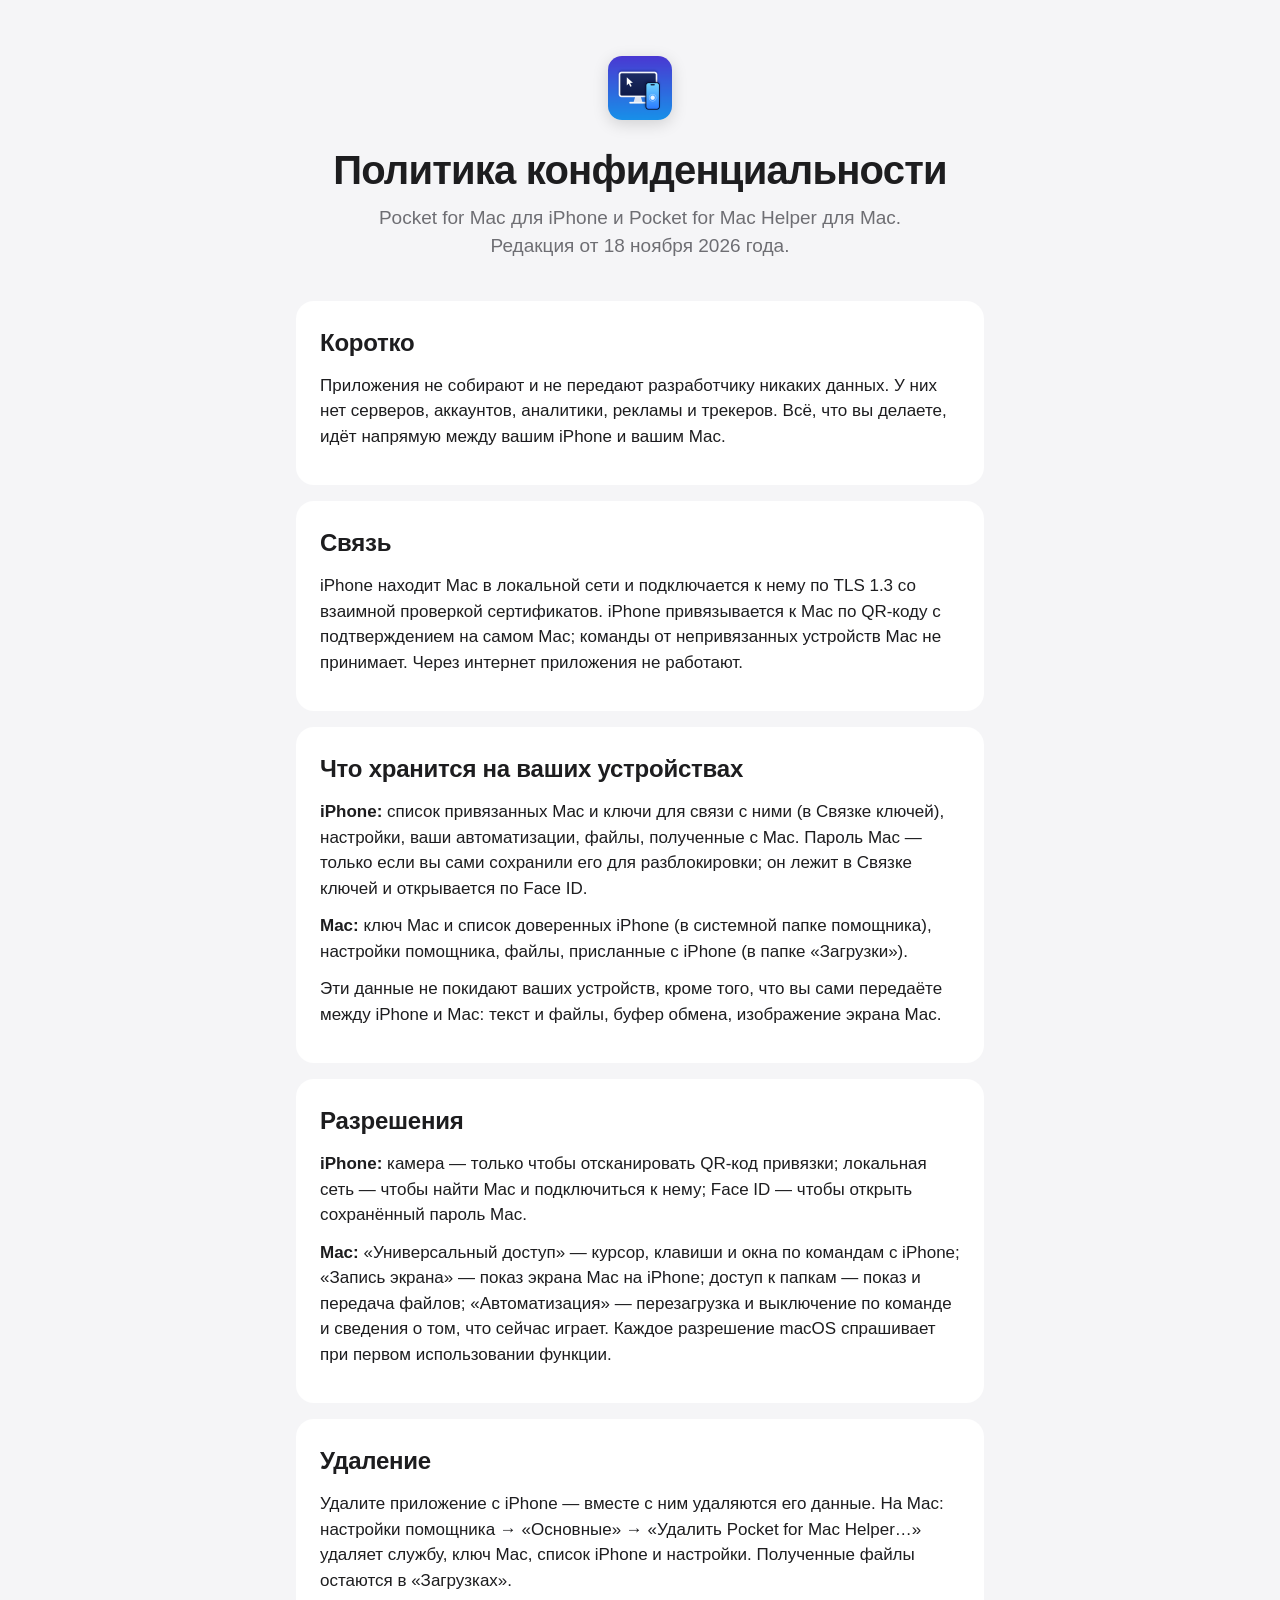
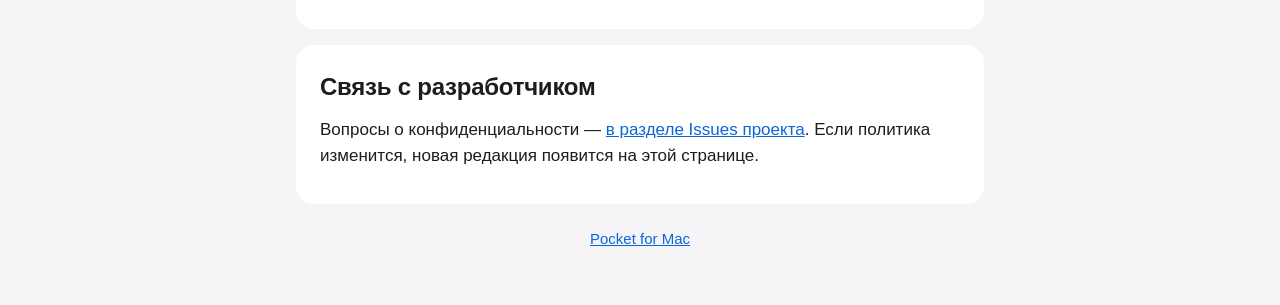
==== docs/privacy.html @ 431d46f6 "feat: add the pocket for mac page" ====
<!doctype html>
<html lang="ru">
<head>
  <meta charset="utf-8">
  <meta name="viewport" content="width=device-width, initial-scale=1">
  <title>Конфиденциальность — Pocket for Mac</title>
  <meta name="description" content="Политика конфиденциальности Pocket for Mac и Pocket for Mac Helper: данные не собираются.">
  <link rel="icon" href="icon.png">
  <link rel="stylesheet" href="style.css">
</head>
<body>
  <main>
    <header class="hero">
      <a href="./"><img src="icon.png" width="64" height="64" alt="Pocket for Mac — на главную"></a>
      <h1>Политика конфиденциальности</h1>
      <p class="lead">Pocket for Mac для iPhone и Pocket for Mac Helper для Mac. Редакция от 18 ноября 2026 года.</p>
    </header>

    <section>
      <h2>Коротко</h2>
      <p>Приложения не собирают и не передают разработчику никаких данных. У них нет серверов, аккаунтов,
        аналитики, рекламы и трекеров. Всё, что вы делаете, идёт напрямую между вашим iPhone и вашим Mac.</p>
    </section>

    <section>
      <h2>Связь</h2>
      <p>iPhone находит Mac в локальной сети и подключается к нему по TLS 1.3 со взаимной проверкой
        сертификатов. iPhone привязывается к Mac по QR-коду с подтверждением на самом Mac; команды от
        непривязанных устройств Mac не принимает. Через интернет приложения не работают.</p>
    </section>

    <section>
      <h2>Что хранится на ваших устройствах</h2>
      <p><strong>iPhone:</strong> список привязанных Mac и ключи для связи с ними (в Связке ключей),
        настройки, ваши автоматизации, файлы, полученные с Mac. Пароль Mac — только если вы сами
        сохранили его для разблокировки; он лежит в Связке ключей и открывается по Face ID.</p>
      <p><strong>Mac:</strong> ключ Mac и список доверенных iPhone (в системной папке помощника), настройки
        помощника, файлы, присланные с iPhone (в папке «Загрузки»).</p>
      <p>Эти данные не покидают ваших устройств, кроме того, что вы сами передаёте между iPhone и Mac:
        текст и файлы, буфер обмена, изображение экрана Mac.</p>
    </section>

    <section>
      <h2>Разрешения</h2>
      <p><strong>iPhone:</strong> камера — только чтобы отсканировать QR-код привязки; локальная сеть —
        чтобы найти Mac и подключиться к нему; Face ID — чтобы открыть сохранённый пароль Mac.</p>
      <p><strong>Mac:</strong> «Универсальный доступ» — курсор, клавиши и окна по командам с iPhone;
        «Запись экрана» — показ экрана Mac на iPhone; доступ к папкам — показ и передача файлов;
        «Автоматизация» — перезагрузка и выключение по команде и сведения о том, что сейчас играет.
        Каждое разрешение macOS спрашивает при первом использовании функции.</p>
    </section>

    <section>
      <h2>Удаление</h2>
      <p>Удалите приложение с iPhone — вместе с ним удаляются его данные. На Mac: настройки помощника →
        «Основные» → «Удалить Pocket for Mac Helper…» удаляет службу, ключ Mac, список iPhone и настройки.
        Полученные файлы остаются в «Загрузках».</p>
    </section>

    <section>
      <h2>Связь с разработчиком</h2>
      <p>Вопросы о конфиденциальности — <a href="https://github.com/botdeniska/pocket-for-mac/issues">в разделе Issues проекта</a>.
        Если политика изменится, новая редакция появится на этой странице.</p>
    </section>
  </main>

  <footer>
    <p><a href="./">Pocket for Mac</a></p>
  </footer>
</body>
</html>
---- docs/style.css ----
:root {
  --bg: #f5f5f7;
  --card: #ffffff;
  --text: #1d1d1f;
  --muted: #6e6e73;
  --accent: #0a66d8;
  --accent-text: #ffffff;
  --line: #d2d2d7;
  color-scheme: light dark;
}

@media (prefers-color-scheme: dark) {
  :root {
    --bg: #000000;
    --card: #1c1c1e;
    --text: #f5f5f7;
    --muted: #a1a1a6;
    --accent: #3d8bff;
    --accent-text: #ffffff;
    --line: #38383a;
  }
}

* { box-sizing: border-box; }
[hidden] { display: none !important; }

body {
  margin: 0;
  background: var(--bg);
  color: var(--text);
  font: 17px/1.5 -apple-system, BlinkMacSystemFont, "SF Pro Text", "Helvetica Neue", Arial, sans-serif;
  -webkit-text-size-adjust: 100%;
}

main, footer {
  max-width: 720px;
  margin: 0 auto;
  padding: 0 16px;
}

.hero {
  text-align: center;
  padding: 56px 0 24px;
}

.hero img {
  border-radius: 22%;
  box-shadow: 0 4px 16px rgb(0 0 0 / 0.15);
}

h1 {
  font-size: 40px;
  line-height: 1.1;
  margin: 20px 0 12px;
  letter-spacing: -0.02em;
}

h2 {
  font-size: 24px;
  margin: 0 0 12px;
  letter-spacing: -0.01em;
}

h3 {
  font-size: 17px;
  margin: 0 0 4px;
}

p, li { margin: 0 0 12px; }

.lead {
  font-size: 19px;
  color: var(--muted);
  max-width: 600px;
  margin: 0 auto;
}

section {
  background: var(--card);
  border-radius: 18px;
  padding: 24px;
  margin: 16px 0;
}

.download { text-align: center; }

.button {
  display: inline-block;
  background: var(--accent);
  color: var(--accent-text);
  text-decoration: none;
  font-weight: 600;
  padding: 12px 28px;
  border-radius: 980px;
}

.button:hover { filter: brightness(1.08); }

a { color: var(--accent); }

.note {
  color: var(--muted);
  font-size: 15px;
}

.steps {
  list-style: none;
  counter-reset: step;
  padding: 0;
  margin: 0;
}

.steps li {
  counter-increment: step;
  position: relative;
  padding-left: 44px;
  margin-bottom: 16px;
}

.steps li::before {
  content: counter(step);
  position: absolute;
  left: 0;
  top: 0;
  width: 28px;
  height: 28px;
  border-radius: 50%;
  background: var(--accent);
  color: var(--accent-text);
  font-weight: 700;
  font-size: 15px;
  line-height: 28px;
  text-align: center;
}

.steps p, ul { color: var(--text); }
ul { padding-left: 20px; margin: 0; }

footer {
  padding-top: 8px;
  padding-bottom: 48px;
  text-align: center;
  font-size: 15px;
}

footer p { margin-bottom: 6px; }

@media (max-width: 480px) {
  h1 { font-size: 32px; }
  section { padding: 20px 16px; }
}
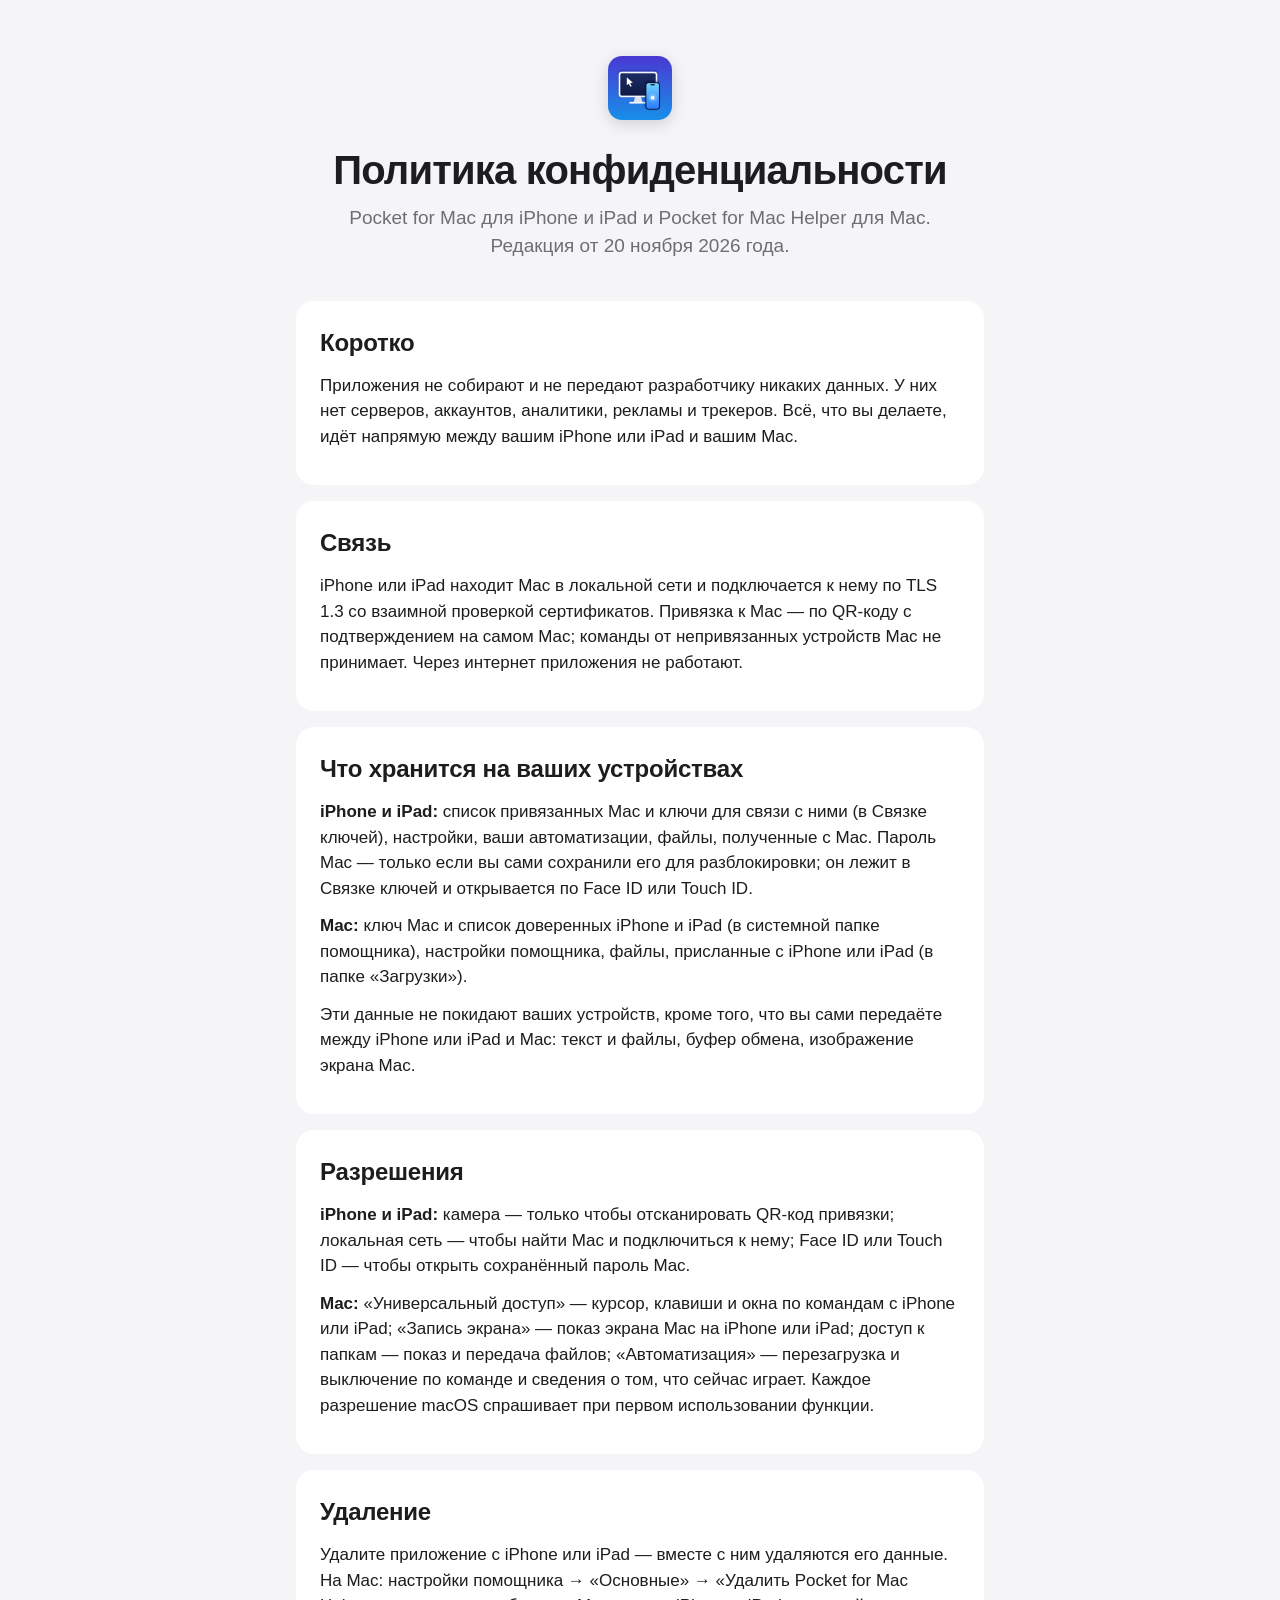
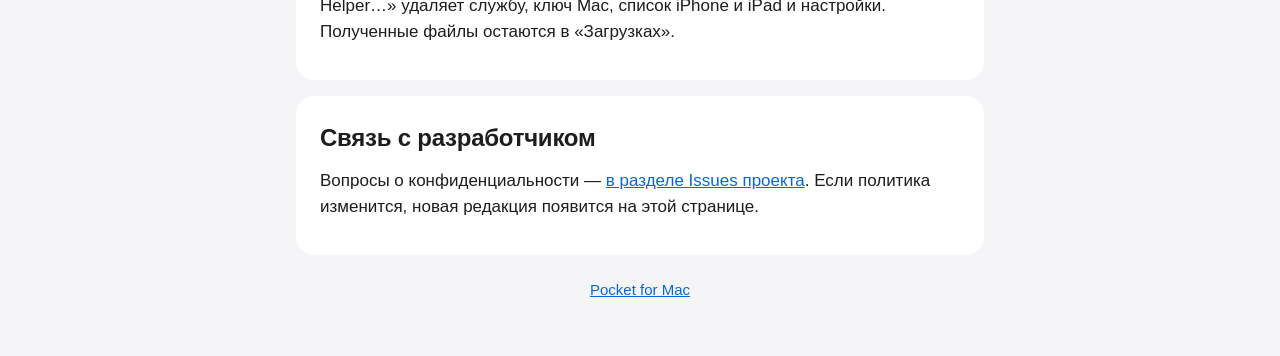
==== commit b30b7c03: "docs: cover ipad in the privacy policy" ====
--- a/docs/privacy.html
+++ b/docs/privacy.html
@@ -13,47 +13,52 @@
     <header class="hero">
       <a href="./"><img src="icon.png" width="64" height="64" alt="Pocket for Mac — на главную"></a>
       <h1>Политика конфиденциальности</h1>
-      <p class="lead">Pocket for Mac для iPhone и Pocket for Mac Helper для Mac. Редакция от 18 ноября 2026 года.</p>
+      <p class="lead">Pocket for Mac для iPhone и iPad и Pocket for Mac Helper для Mac. Редакция от 20 ноября
+        2026 года.</p>
     </header>
 
     <section>
       <h2>Коротко</h2>
       <p>Приложения не собирают и не передают разработчику никаких данных. У них нет серверов, аккаунтов,
-        аналитики, рекламы и трекеров. Всё, что вы делаете, идёт напрямую между вашим iPhone и вашим Mac.</p>
+        аналитики, рекламы и трекеров. Всё, что вы делаете, идёт напрямую между вашим iPhone или iPad и вашим
+        Mac.</p>
     </section>
 
     <section>
       <h2>Связь</h2>
-      <p>iPhone находит Mac в локальной сети и подключается к нему по TLS 1.3 со взаимной проверкой
-        сертификатов. iPhone привязывается к Mac по QR-коду с подтверждением на самом Mac; команды от
-        непривязанных устройств Mac не принимает. Через интернет приложения не работают.</p>
+      <p>iPhone или iPad находит Mac в локальной сети и подключается к нему по TLS 1.3 со взаимной проверкой
+        сертификатов. Привязка к Mac — по QR-коду с подтверждением на самом Mac; команды от непривязанных
+        устройств Mac не принимает. Через интернет приложения не работают.</p>
     </section>
 
     <section>
       <h2>Что хранится на ваших устройствах</h2>
-      <p><strong>iPhone:</strong> список привязанных Mac и ключи для связи с ними (в Связке ключей),
+      <p><strong>iPhone и iPad:</strong> список привязанных Mac и ключи для связи с ними (в Связке ключей),
         настройки, ваши автоматизации, файлы, полученные с Mac. Пароль Mac — только если вы сами
-        сохранили его для разблокировки; он лежит в Связке ключей и открывается по Face ID.</p>
-      <p><strong>Mac:</strong> ключ Mac и список доверенных iPhone (в системной папке помощника), настройки
-        помощника, файлы, присланные с iPhone (в папке «Загрузки»).</p>
-      <p>Эти данные не покидают ваших устройств, кроме того, что вы сами передаёте между iPhone и Mac:
-        текст и файлы, буфер обмена, изображение экрана Mac.</p>
+        сохранили его для разблокировки; он лежит в Связке ключей и открывается по Face ID или Touch ID.</p>
+      <p><strong>Mac:</strong> ключ Mac и список доверенных iPhone и iPad (в системной папке помощника),
+        настройки помощника, файлы, присланные с iPhone или iPad (в папке «Загрузки»).</p>
+      <p>Эти данные не покидают ваших устройств, кроме того, что вы сами передаёте между iPhone или iPad и
+        Mac: текст и файлы, буфер обмена, изображение экрана Mac.</p>
     </section>
 
     <section>
       <h2>Разрешения</h2>
-      <p><strong>iPhone:</strong> камера — только чтобы отсканировать QR-код привязки; локальная сеть —
-        чтобы найти Mac и подключиться к нему; Face ID — чтобы открыть сохранённый пароль Mac.</p>
-      <p><strong>Mac:</strong> «Универсальный доступ» — курсор, клавиши и окна по командам с iPhone;
-        «Запись экрана» — показ экрана Mac на iPhone; доступ к папкам — показ и передача файлов;
+      <p><strong>iPhone и iPad:</strong> камера — только чтобы отсканировать QR-код привязки; локальная
+        сеть — чтобы найти Mac и подключиться к нему; Face ID или Touch ID — чтобы открыть сохранённый
+        пароль Mac.</p>
+      <p><strong>Mac:</strong> «Универсальный доступ» — курсор, клавиши и окна по командам с
+        iPhone или iPad; «Запись экрана» — показ экрана Mac на iPhone или iPad; доступ к папкам — показ и
+        передача файлов;
         «Автоматизация» — перезагрузка и выключение по команде и сведения о том, что сейчас играет.
         Каждое разрешение macOS спрашивает при первом использовании функции.</p>
     </section>
 
     <section>
       <h2>Удаление</h2>
-      <p>Удалите приложение с iPhone — вместе с ним удаляются его данные. На Mac: настройки помощника →
-        «Основные» → «Удалить Pocket for Mac Helper…» удаляет службу, ключ Mac, список iPhone и настройки.
+      <p>Удалите приложение с iPhone или iPad — вместе с ним удаляются его данные. На Mac: настройки
+        помощника → «Основные» → «Удалить Pocket for Mac Helper…» удаляет службу, ключ Mac, список
+        iPhone и iPad и настройки.
         Полученные файлы остаются в «Загрузках».</p>
     </section>
 
